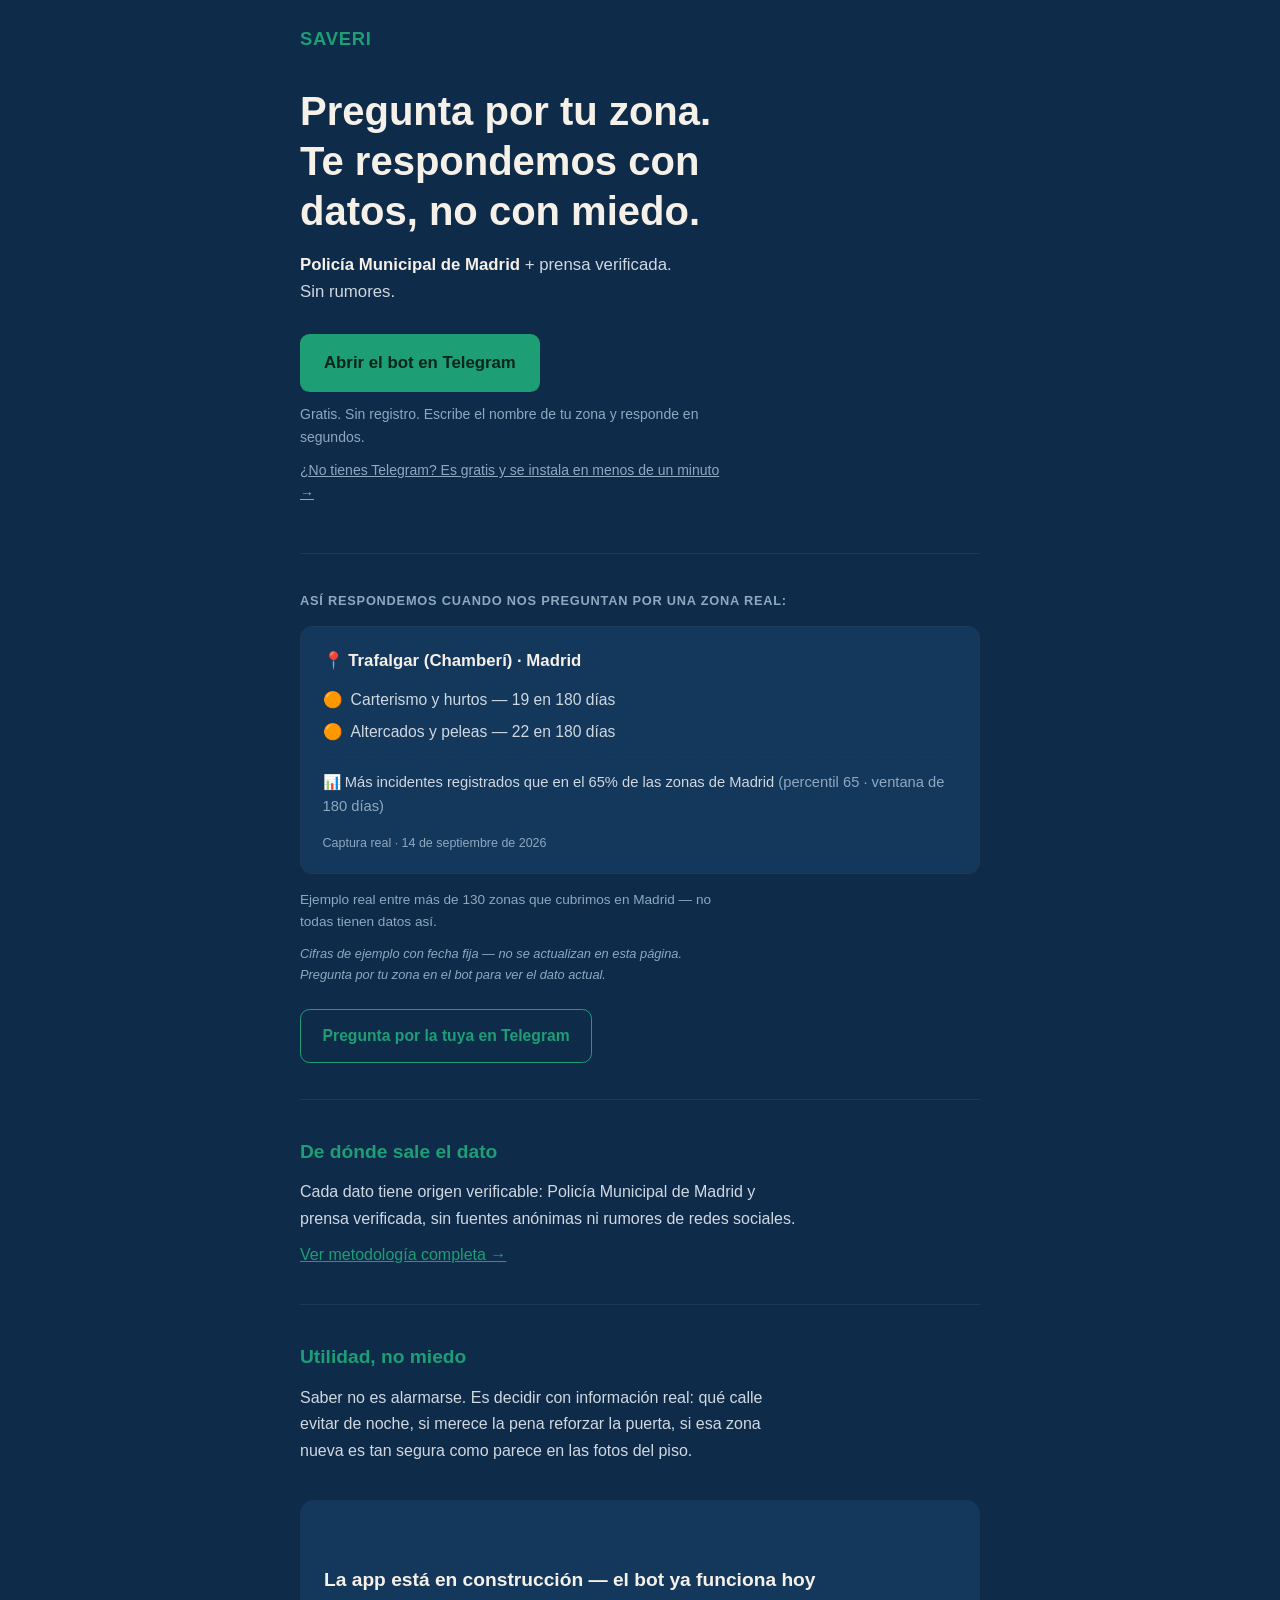
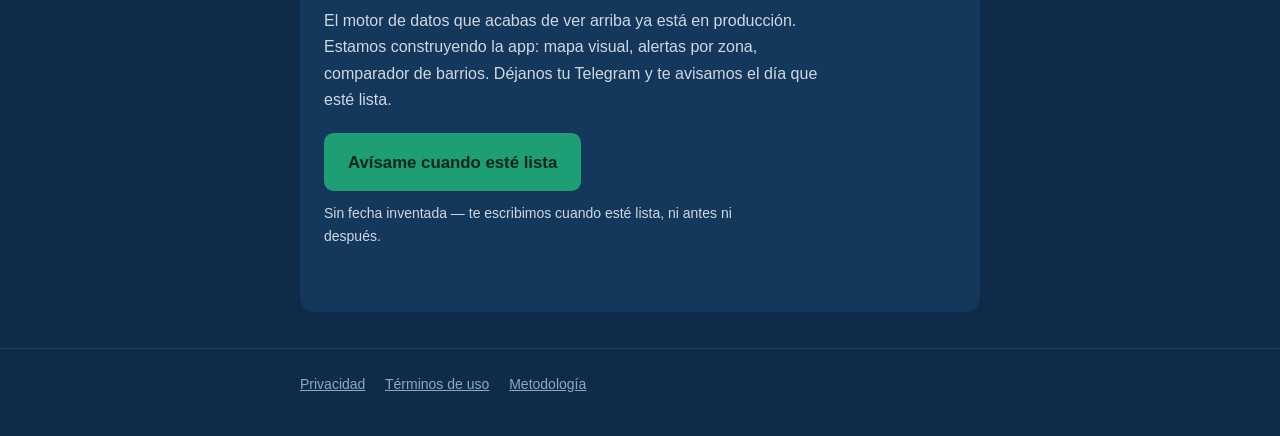
==== index.html @ cb5a53bc "feat: primera landing page real de saveri.io Reemplaza el stub de README/Jekyll por una landing cons" ====
<!DOCTYPE html>
<html lang="es">
<head>
  <meta charset="UTF-8">
  <meta name="viewport" content="width=device-width, initial-scale=1.0">
  <title>SAVERI · Seguridad ciudadana con datos reales</title>
  <meta name="description" content="Pregunta por tu zona en Madrid y recibe una respuesta con datos de la Policía Municipal y prensa verificada. Sin rumores, sin miedo.">
  <link rel="canonical" href="https://saveri.io/">
  <style>
    *, *::before, *::after { box-sizing: border-box; margin: 0; padding: 0; }

    :root {
      --navy: #0F2B4A;
      --navy-surface: #14375C;
      --navy-line: #1D3A5A;
      --cream: #F5F0E8;
      --cream-dim: #D0D8E0;
      --cream-faint: #8FA8C0;
      --teal: #1D9E75;
      --teal-hover: #24BB89;
      --amber: #F59E0B;
    }

    html { scroll-behavior: smooth; }

    body {
      background: var(--navy);
      color: var(--cream);
      font-family: Inter, Arial, sans-serif;
      font-size: 16px;
      line-height: 1.65;
    }

    @media (prefers-reduced-motion: reduce) {
      html { scroll-behavior: auto; }
    }

    a { color: var(--teal); }

    .wrap {
      max-width: 720px;
      margin: 0 auto;
      padding: 0 1.25rem;
    }

    header.site {
      padding: 1.5rem 0;
    }
    .logo {
      color: var(--teal);
      font-weight: 700;
      font-size: 1.15rem;
      letter-spacing: .04em;
    }

    /* ── Hero ─────────────────────────────────────────────── */
    .hero {
      padding: 2.5rem 0 3rem;
    }
    .hero h1 {
      font-size: 2rem;
      line-height: 1.25;
      font-weight: 800;
      text-wrap: balance;
      max-width: 18ch;
    }
    .hero .sub {
      margin-top: .9rem;
      color: var(--cream-dim);
      font-size: 1.05rem;
      max-width: 42ch;
    }
    .hero .sub strong { color: var(--cream); font-weight: 600; }

    .cta-block { margin-top: 1.75rem; }

    .btn {
      display: inline-flex;
      align-items: center;
      justify-content: center;
      gap: .5rem;
      background: var(--teal);
      color: #06251C;
      font-weight: 700;
      font-size: 1.05rem;
      text-decoration: none;
      padding: .95rem 1.5rem;
      border-radius: .6rem;
      width: 100%;
      max-width: 420px;
      transition: background .15s ease;
    }
    .btn:hover, .btn:focus-visible { background: var(--teal-hover); }
    .btn:focus-visible { outline: 3px solid var(--cream); outline-offset: 2px; }

    .micro {
      margin-top: .65rem;
      font-size: .875rem;
      color: var(--cream-faint);
    }
    .micro a { color: var(--cream-faint); text-decoration: underline; }

    /* ── Proof block ──────────────────────────────────────── */
    section { padding: 2.25rem 0; border-top: 1px solid var(--navy-line); }

    .kicker {
      font-size: .8rem;
      font-weight: 700;
      text-transform: uppercase;
      letter-spacing: .06em;
      color: var(--cream-faint);
      margin-bottom: .9rem;
    }

    .proof-card {
      background: var(--navy-surface);
      border: 1px solid var(--navy-line);
      border-radius: .75rem;
      padding: 1.25rem 1.35rem;
    }
    .proof-zone {
      font-weight: 700;
      font-size: 1.05rem;
      margin-bottom: .75rem;
    }
    .proof-row {
      display: flex;
      align-items: baseline;
      gap: .5rem;
      font-size: .98rem;
      color: var(--cream-dim);
      margin-bottom: .4rem;
      font-variant-numeric: tabular-nums;
    }
    .proof-badge { flex-shrink: 0; }
    .proof-pct {
      margin-top: .75rem;
      padding-top: .75rem;
      border-top: 1px dashed var(--navy-line);
      font-size: .92rem;
      color: var(--cream-dim);
    }
    .proof-stamp {
      margin-top: .9rem;
      font-size: .78rem;
      color: var(--cream-faint);
    }

    .calibration-note {
      margin-top: .9rem;
      font-size: .85rem;
      color: var(--cream-faint);
    }

    .disclaimer {
      margin-top: .6rem;
      font-size: .8rem;
      color: var(--cream-faint);
      font-style: italic;
    }

    .cta-repeat { margin-top: 1.5rem; }
    .btn-outline {
      display: inline-flex;
      align-items: center;
      justify-content: center;
      gap: .5rem;
      background: transparent;
      border: 1.5px solid var(--teal);
      color: var(--teal);
      font-weight: 700;
      font-size: .98rem;
      text-decoration: none;
      padding: .8rem 1.35rem;
      border-radius: .6rem;
      width: 100%;
      max-width: 420px;
      transition: background .15s ease, color .15s ease;
    }
    .btn-outline:hover, .btn-outline:focus-visible { background: var(--teal); color: #06251C; }
    .btn-outline:focus-visible { outline: 3px solid var(--cream); outline-offset: 2px; }

    /* ── Source / utility ─────────────────────────────────── */
    h2 {
      font-size: 1.2rem;
      font-weight: 700;
      color: var(--teal);
      margin-bottom: .75rem;
    }
    section p { color: var(--cream-dim); max-width: 56ch; }
    section p + p { margin-top: .6rem; }

    /* ── Waitlist ─────────────────────────────────────────── */
    .waitlist {
      background: var(--navy-surface);
      border-top: none;
      border-radius: .9rem;
      margin: 0 0 2.25rem;
    }
    .waitlist .wrap-inner { padding: 1.75rem 1.5rem; }
    .waitlist h2 { color: var(--cream); }
    .waitlist p { color: var(--cream-dim); }
    .waitlist .cta-block { margin-top: 1.25rem; }

    /* ── Footer ───────────────────────────────────────────── */
    footer.site {
      border-top: 1px solid var(--navy-line);
      padding: 1.5rem 0 2.5rem;
      font-size: .875rem;
      color: var(--cream-faint);
    }
    footer.site a { color: var(--cream-faint); text-decoration: underline; margin-right: 1rem; }
    footer.site a:last-child { margin-right: 0; }

    @media (min-width: 640px) {
      .hero h1 { font-size: 2.5rem; max-width: 20ch; }
      .btn, .btn-outline { width: auto; }
    }
  </style>
</head>
<body>

  <header class="site">
    <div class="wrap">
      <div class="logo">SAVERI</div>
    </div>
  </header>

  <div class="wrap">

    <section class="hero" style="border-top: none; padding-top: .5rem;">
      <h1>Pregunta por tu zona. Te respondemos con datos, no con miedo.</h1>
      <p class="sub"><strong>Policía Municipal de Madrid</strong> + prensa verificada. Sin rumores.</p>
      <div class="cta-block">
        <a class="btn" href="https://t.me/SAVERIOFICIAL_BOT" target="_blank" rel="noopener">Abrir el bot en Telegram</a>
        <p class="micro">Gratis. Sin registro. Escribe el nombre de tu zona y responde en segundos.</p>
        <p class="micro"><a href="https://telegram.org/apps" target="_blank" rel="noopener">¿No tienes Telegram? Es gratis y se instala en menos de un minuto →</a></p>
      </div>
    </section>

    <section id="prueba">
      <div class="kicker">Así respondemos cuando nos preguntan por una zona real:</div>
      <div class="proof-card">
        <div class="proof-zone">📍 Trafalgar (Chamberí) · Madrid</div>
        <div class="proof-row"><span class="proof-badge">🟠</span> Carterismo y hurtos — 19 en 180 días</div>
        <div class="proof-row"><span class="proof-badge">🟠</span> Altercados y peleas — 22 en 180 días</div>
        <div class="proof-pct">📊 Más incidentes registrados que en el 65% de las zonas de Madrid <span style="color: var(--cream-faint);">(percentil 65 · ventana de 180 días)</span></div>
        <div class="proof-stamp">Captura real · 14 de septiembre de 2026</div>
      </div>
      <p class="calibration-note">Ejemplo real entre más de 130 zonas que cubrimos en Madrid — no todas tienen datos así.</p>
      <p class="disclaimer">Cifras de ejemplo con fecha fija — no se actualizan en esta página. Pregunta por tu zona en el bot para ver el dato actual.</p>
      <div class="cta-repeat">
        <a class="btn-outline" href="https://t.me/SAVERIOFICIAL_BOT" target="_blank" rel="noopener">Pregunta por la tuya en Telegram</a>
      </div>
    </section>

    <section id="fuente">
      <h2>De dónde sale el dato</h2>
      <p>Cada dato tiene origen verificable: Policía Municipal de Madrid y prensa verificada, sin fuentes anónimas ni rumores de redes sociales.</p>
      <p><a href="/metodologia.html">Ver metodología completa →</a></p>
    </section>

    <section id="utilidad">
      <h2>Utilidad, no miedo</h2>
      <p>Saber no es alarmarse. Es decidir con información real: qué calle evitar de noche, si merece la pena reforzar la puerta, si esa zona nueva es tan segura como parece en las fotos del piso.</p>
    </section>

  </div>

  <div class="wrap">
    <section class="waitlist">
      <div class="wrap-inner">
        <h2>La app está en construcción — el bot ya funciona hoy</h2>
        <p>El motor de datos que acabas de ver arriba ya está en producción. Estamos construyendo la app: mapa visual, alertas por zona, comparador de barrios. Déjanos tu Telegram y te avisamos el día que esté lista.</p>
        <div class="cta-block">
          <a class="btn" href="https://t.me/SAVERIOFICIAL_BOT" target="_blank" rel="noopener">Avísame cuando esté lista</a>
          <p class="micro">Sin fecha inventada — te escribimos cuando esté lista, ni antes ni después.</p>
        </div>
      </div>
    </section>
  </div>

  <footer class="site">
    <div class="wrap">
      <a href="/privacidad.html">Privacidad</a>
      <a href="/terminos.html">Términos de uso</a>
      <a href="/metodologia.html">Metodología</a>
    </div>
  </footer>

</body>
</html>
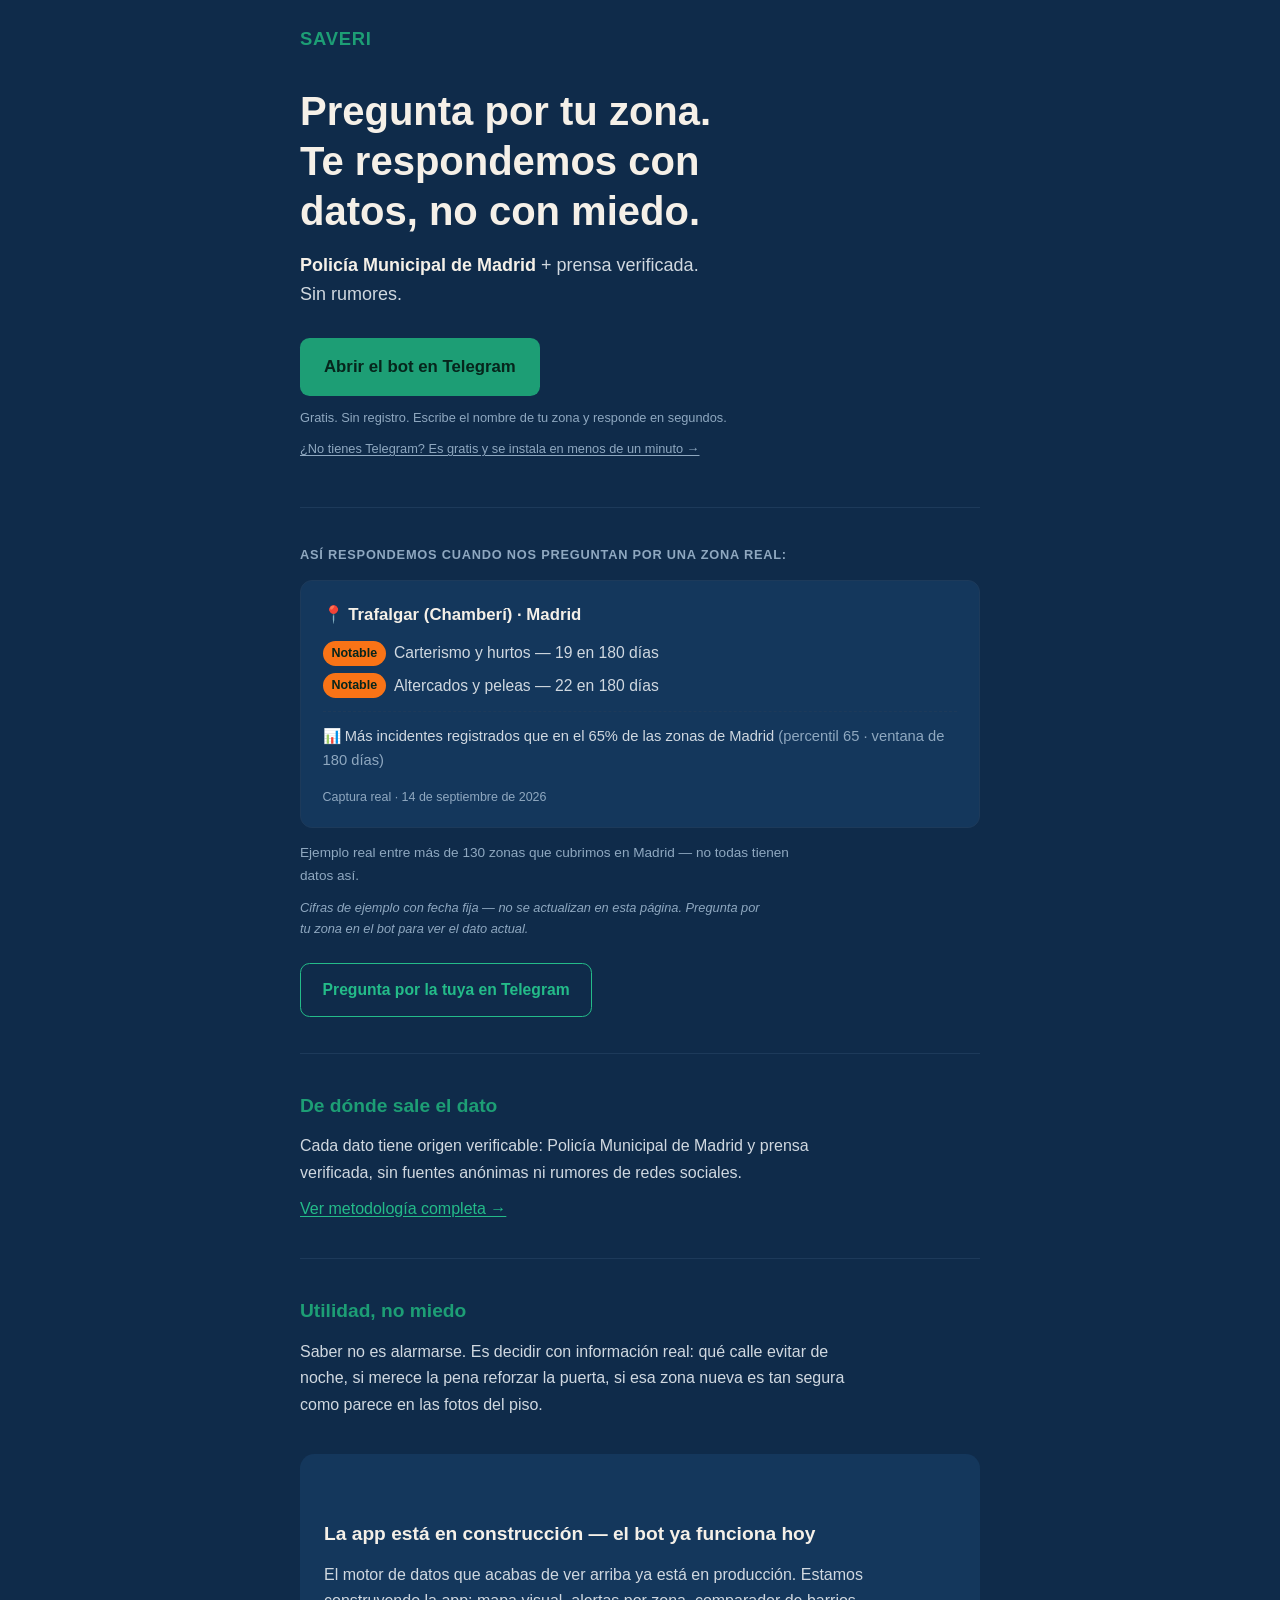
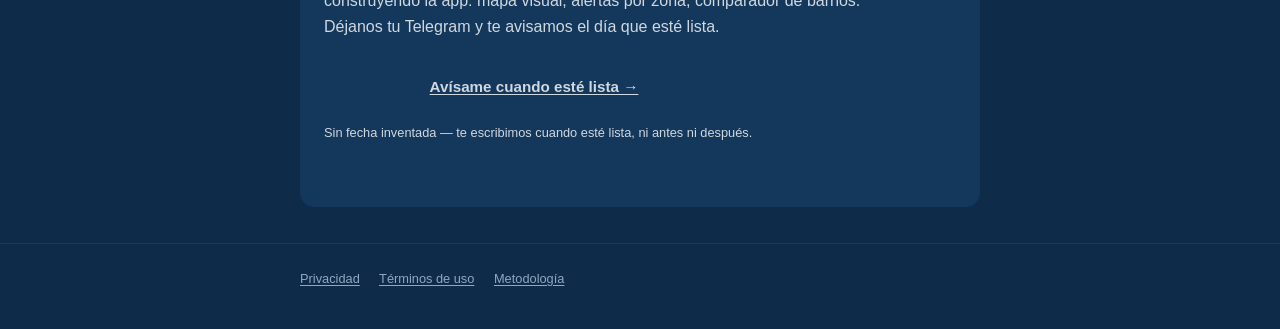
==== commit 786a433a: "fix(design): auditoría 360 de la landing — contraste WCAG, jerarquía de CTA, atribución Trabajo de c" ====
--- a/index.html
+++ b/index.html
@@ -19,6 +19,10 @@
       --teal: #1D9E75;
       --teal-hover: #24BB89;
       --amber: #F59E0B;
+      --btn-ink: #06251C;
+      --zone-safe: #22C55E;
+      --zone-elevated: #F97316;
+      --zone-high: #991B1B;
     }
 
     html { scroll-behavior: smooth; }
@@ -35,7 +39,12 @@
       html { scroll-behavior: auto; }
     }
 
-    a { color: var(--teal); }
+    /* Contraste WCAG 2.1 SC 1.4.3: --teal como texto sobre navy da 4.23:1
+       (falla AA 4.5:1 en texto normal) — --teal-hover sube a 5.83:1. --teal
+       se reserva para rellenos y titulares grandes/negrita (h2, ya pasa por
+       el umbral de "texto grande" 3:1). Subrayado explícito: el color solo
+       no puede ser la única pista de que es un enlace (SC 1.4.1). */
+    a { color: var(--teal-hover); text-decoration: underline; text-underline-offset: 2px; }
 
     .wrap {
       max-width: 720px;
@@ -55,7 +64,11 @@
 
     /* ── Hero ─────────────────────────────────────────────── */
     .hero {
-      padding: 2.5rem 0 3rem;
+      /* Padding inferior reducido en móvil a propósito: deja que el fondo
+         --navy-surface de la siguiente tarjeta (prueba de dato real) asome
+         en el primer fold como señal de que hay más contenido debajo — sin
+         añadir ningún elemento nuevo ni JS (cierre perceptivo Gestalt). */
+      padding: 2.5rem 0 1.5rem;
     }
     .hero h1 {
       font-size: 2rem;
@@ -67,7 +80,7 @@
     .hero .sub {
       margin-top: .9rem;
       color: var(--cream-dim);
-      font-size: 1.05rem;
+      font-size: 1.125rem;
       max-width: 42ch;
     }
     .hero .sub strong { color: var(--cream); font-weight: 600; }
@@ -80,7 +93,7 @@
       justify-content: center;
       gap: .5rem;
       background: var(--teal);
-      color: #06251C;
+      color: var(--btn-ink);
       font-weight: 700;
       font-size: 1.05rem;
       text-decoration: none;
@@ -88,6 +101,7 @@
       border-radius: .6rem;
       width: 100%;
       max-width: 420px;
+      min-height: 48px;
       transition: background .15s ease;
     }
     .btn:hover, .btn:focus-visible { background: var(--teal-hover); }
@@ -95,7 +109,7 @@
 
     .micro {
       margin-top: .65rem;
-      font-size: .875rem;
+      font-size: .8rem;
       color: var(--cream-faint);
     }
     .micro a { color: var(--cream-faint); text-decoration: underline; }
@@ -125,7 +139,7 @@
     }
     .proof-row {
       display: flex;
-      align-items: baseline;
+      align-items: center;
       gap: .5rem;
       font-size: .98rem;
       color: var(--cream-dim);
@@ -166,8 +180,8 @@
       justify-content: center;
       gap: .5rem;
       background: transparent;
-      border: 1.5px solid var(--teal);
-      color: var(--teal);
+      border: 1.5px solid var(--teal-hover);
+      color: var(--teal-hover);
       font-weight: 700;
       font-size: .98rem;
       text-decoration: none;
@@ -175,10 +189,37 @@
       border-radius: .6rem;
       width: 100%;
       max-width: 420px;
+      min-height: 48px;
       transition: background .15s ease, color .15s ease;
     }
-    .btn-outline:hover, .btn-outline:focus-visible { background: var(--teal); color: #06251C; }
+    .btn-outline:hover, .btn-outline:focus-visible { background: var(--teal); color: var(--btn-ink); }
     .btn-outline:focus-visible { outline: 3px solid var(--cream); outline-offset: 2px; }
+
+    /* Tercer nivel de jerarquía, por debajo del outline — para la waitlist
+       de la app (valor diferido) frente a usar el bot ya (valor inmediato,
+       hero). Tono más apagado por color (cream-dim, ya AA 9.95:1), nunca
+       bajando el contraste real para "restar énfasis". */
+    .btn-tertiary {
+      display: inline-flex;
+      align-items: center;
+      justify-content: center;
+      gap: .5rem;
+      background: transparent;
+      border: none;
+      color: var(--cream-dim);
+      font-weight: 700;
+      font-size: .95rem;
+      text-decoration: underline;
+      text-underline-offset: 2px;
+      padding: .8rem 1rem;
+      border-radius: .6rem;
+      width: 100%;
+      max-width: 420px;
+      min-height: 48px;
+      transition: color .15s ease, background .15s ease;
+    }
+    .btn-tertiary:hover, .btn-tertiary:focus-visible { color: var(--cream); background: var(--navy-line); }
+    .btn-tertiary:focus-visible { outline: 3px solid var(--cream); outline-offset: 2px; }
 
     /* ── Source / utility ─────────────────────────────────── */
     h2 {
@@ -187,8 +228,27 @@
       color: var(--teal);
       margin-bottom: .75rem;
     }
-    section p { color: var(--cream-dim); max-width: 56ch; }
+    section p { color: var(--cream-dim); max-width: 65ch; }
     section p + p { margin-top: .6rem; }
+
+    /* Chips de severidad — mismos 3 niveles reales que usa el bot
+       (nivelEmoji() en src/bot/tiers.js: bajo/notable/alto), nunca emoji de
+       color: el mismo emoji cambia de aspecto y hasta de significado
+       percibido entre plataformas (Miller et al., ICWSM 2016), y junto a
+       una cifra de delito puede leerse como sensacionalista — lo opuesto al
+       posicionamiento "rigurosa, no alarmista". El color viene siempre del
+       dato real (clase = nivel real), nunca de una elección manual. */
+    .badge {
+      display: inline-flex;
+      align-items: center;
+      padding: .15rem .55rem;
+      border-radius: 999px;
+      font-size: .78rem;
+      font-weight: 700;
+    }
+    .badge--bajo    { background: var(--zone-safe);     color: var(--btn-ink); }
+    .badge--notable { background: var(--zone-elevated); color: var(--btn-ink); }
+    .badge--alto    { background: var(--zone-high);     color: var(--cream); }
 
     /* ── Waitlist ─────────────────────────────────────────── */
     .waitlist {
@@ -206,13 +266,14 @@
     footer.site {
       border-top: 1px solid var(--navy-line);
       padding: 1.5rem 0 2.5rem;
-      font-size: .875rem;
+      font-size: .8rem;
       color: var(--cream-faint);
     }
     footer.site a { color: var(--cream-faint); text-decoration: underline; margin-right: 1rem; }
     footer.site a:last-child { margin-right: 0; }
 
     @media (min-width: 640px) {
+      .hero { padding-bottom: 3rem; }
       .hero h1 { font-size: 2.5rem; max-width: 20ch; }
       .btn, .btn-outline { width: auto; }
     }
@@ -232,7 +293,7 @@
       <h1>Pregunta por tu zona. Te respondemos con datos, no con miedo.</h1>
       <p class="sub"><strong>Policía Municipal de Madrid</strong> + prensa verificada. Sin rumores.</p>
       <div class="cta-block">
-        <a class="btn" href="https://t.me/SAVERIOFICIAL_BOT" target="_blank" rel="noopener">Abrir el bot en Telegram</a>
+        <a class="btn" href="https://t.me/SAVERIOFICIAL_BOT?start=web_hero" target="_blank" rel="noopener">Abrir el bot en Telegram</a>
         <p class="micro">Gratis. Sin registro. Escribe el nombre de tu zona y responde en segundos.</p>
         <p class="micro"><a href="https://telegram.org/apps" target="_blank" rel="noopener">¿No tienes Telegram? Es gratis y se instala en menos de un minuto →</a></p>
       </div>
@@ -242,15 +303,15 @@
       <div class="kicker">Así respondemos cuando nos preguntan por una zona real:</div>
       <div class="proof-card">
         <div class="proof-zone">📍 Trafalgar (Chamberí) · Madrid</div>
-        <div class="proof-row"><span class="proof-badge">🟠</span> Carterismo y hurtos — 19 en 180 días</div>
-        <div class="proof-row"><span class="proof-badge">🟠</span> Altercados y peleas — 22 en 180 días</div>
+        <div class="proof-row"><span class="badge badge--notable">Notable</span> Carterismo y hurtos — 19 en 180 días</div>
+        <div class="proof-row"><span class="badge badge--notable">Notable</span> Altercados y peleas — 22 en 180 días</div>
         <div class="proof-pct">📊 Más incidentes registrados que en el 65% de las zonas de Madrid <span style="color: var(--cream-faint);">(percentil 65 · ventana de 180 días)</span></div>
         <div class="proof-stamp">Captura real · 14 de septiembre de 2026</div>
       </div>
       <p class="calibration-note">Ejemplo real entre más de 130 zonas que cubrimos en Madrid — no todas tienen datos así.</p>
       <p class="disclaimer">Cifras de ejemplo con fecha fija — no se actualizan en esta página. Pregunta por tu zona en el bot para ver el dato actual.</p>
       <div class="cta-repeat">
-        <a class="btn-outline" href="https://t.me/SAVERIOFICIAL_BOT" target="_blank" rel="noopener">Pregunta por la tuya en Telegram</a>
+        <a class="btn-outline" href="https://t.me/SAVERIOFICIAL_BOT?start=web_proof" target="_blank" rel="noopener">Pregunta por la tuya en Telegram</a>
       </div>
     </section>
 
@@ -273,7 +334,7 @@
         <h2>La app está en construcción — el bot ya funciona hoy</h2>
         <p>El motor de datos que acabas de ver arriba ya está en producción. Estamos construyendo la app: mapa visual, alertas por zona, comparador de barrios. Déjanos tu Telegram y te avisamos el día que esté lista.</p>
         <div class="cta-block">
-          <a class="btn" href="https://t.me/SAVERIOFICIAL_BOT" target="_blank" rel="noopener">Avísame cuando esté lista</a>
+          <a class="btn-tertiary" href="https://t.me/SAVERIOFICIAL_BOT?start=web_waitlist" target="_blank" rel="noopener">Avísame cuando esté lista →</a>
           <p class="micro">Sin fecha inventada — te escribimos cuando esté lista, ni antes ni después.</p>
         </div>
       </div>
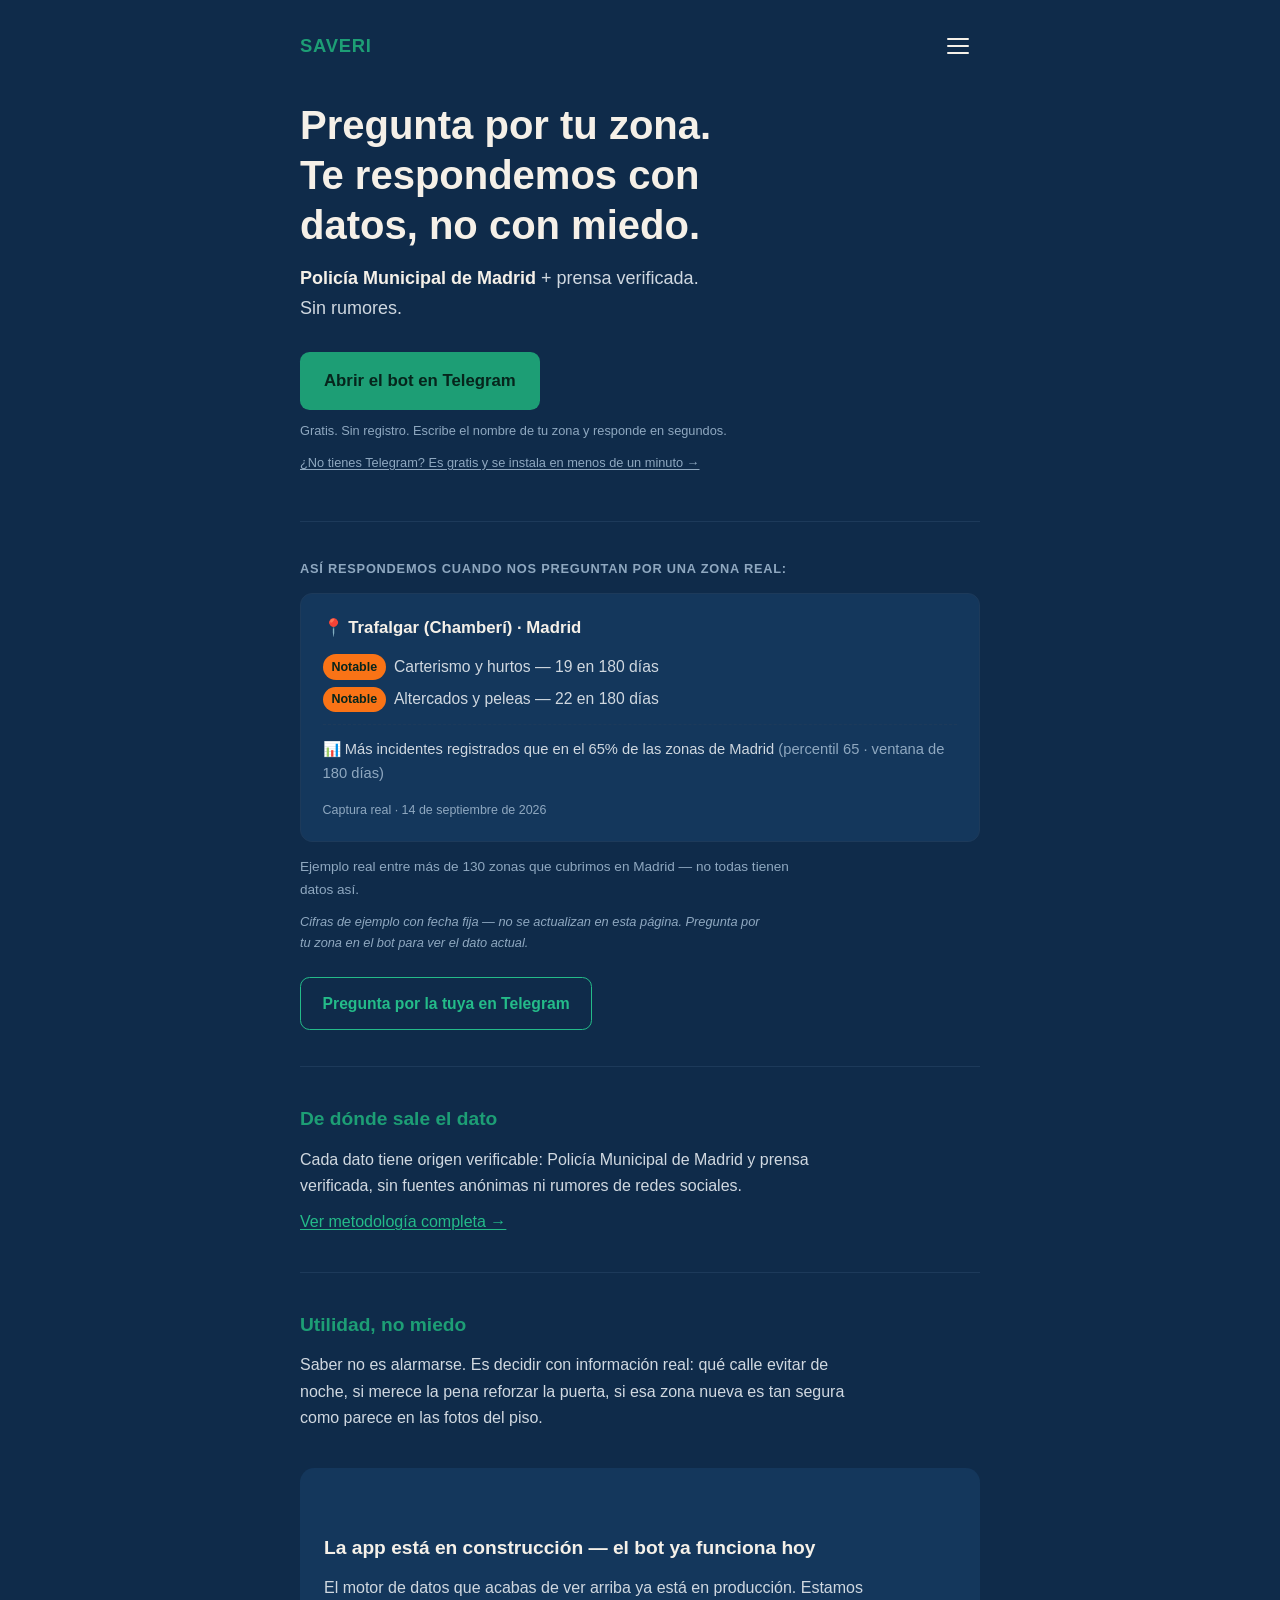
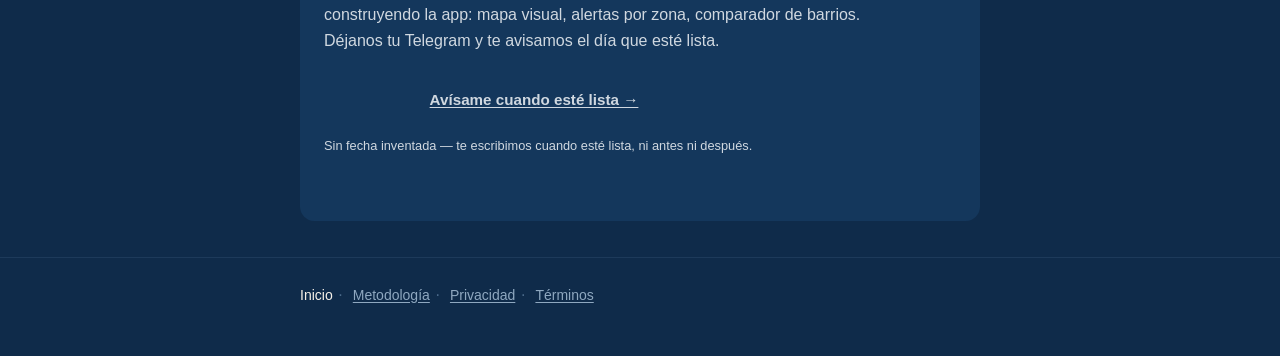
==== commit 7caf6727: "feat(nav): menú unificado accesible en las 4 páginas (hamburguesa, no 3 puntos) Pedido del fundador:" ====
--- a/index.html
+++ b/index.html
@@ -6,6 +6,7 @@
   <title>SAVERI · Seguridad ciudadana con datos reales</title>
   <meta name="description" content="Pregunta por tu zona en Madrid y recibe una respuesta con datos de la Policía Municipal y prensa verificada. Sin rumores, sin miedo.">
   <link rel="canonical" href="https://saveri.io/">
+  <link rel="stylesheet" href="/assets/nav.css">
   <style>
     *, *::before, *::after { box-sizing: border-box; margin: 0; padding: 0; }
 
@@ -45,6 +46,7 @@
        el umbral de "texto grande" 3:1). Subrayado explícito: el color solo
        no puede ser la única pista de que es un enlace (SC 1.4.1). */
     a { color: var(--teal-hover); text-decoration: underline; text-underline-offset: 2px; }
+    a:focus-visible { outline: 2px solid var(--teal-hover); outline-offset: 2px; }
 
     .wrap {
       max-width: 720px;
@@ -60,7 +62,9 @@
       font-weight: 700;
       font-size: 1.15rem;
       letter-spacing: .04em;
-    }
+      text-decoration: none;
+    }
+    .logo:focus-visible { outline: 3px solid var(--cream); outline-offset: 3px; }
 
     /* ── Hero ─────────────────────────────────────────────── */
     .hero {
@@ -266,11 +270,7 @@
     footer.site {
       border-top: 1px solid var(--navy-line);
       padding: 1.5rem 0 2.5rem;
-      font-size: .8rem;
-      color: var(--cream-faint);
-    }
-    footer.site a { color: var(--cream-faint); text-decoration: underline; margin-right: 1rem; }
-    footer.site a:last-child { margin-right: 0; }
+    }
 
     @media (min-width: 640px) {
       .hero { padding-bottom: 3rem; }
@@ -283,7 +283,23 @@
 
   <header class="site">
     <div class="wrap">
-      <div class="logo">SAVERI</div>
+      <div class="site-header">
+        <a href="/" class="logo">SAVERI</a>
+        <div class="site-nav">
+          <button type="button" id="nav-toggle" class="nav-toggle"
+                  aria-expanded="true" aria-controls="nav-panel" aria-label="Menú">
+            <span class="nav-toggle-icon" aria-hidden="true"></span>
+          </button>
+          <nav id="nav-panel" class="nav-panel" aria-label="Menú principal">
+            <ul>
+              <li><a href="/" aria-current="page">Inicio</a></li>
+              <li><a href="/metodologia.html">Metodología</a></li>
+              <li><a href="/privacidad.html">Privacidad</a></li>
+              <li><a href="/terminos.html">Términos</a></li>
+            </ul>
+          </nav>
+        </div>
+      </div>
     </div>
   </header>
 
@@ -343,11 +359,15 @@
 
   <footer class="site">
     <div class="wrap">
-      <a href="/privacidad.html">Privacidad</a>
-      <a href="/terminos.html">Términos de uso</a>
-      <a href="/metodologia.html">Metodología</a>
+      <nav class="footer-nav" aria-label="Enlaces del pie">
+        <a href="/" aria-current="page">Inicio</a><span class="sep">·</span>
+        <a href="/metodologia.html">Metodología</a><span class="sep">·</span>
+        <a href="/privacidad.html">Privacidad</a><span class="sep">·</span>
+        <a href="/terminos.html">Términos</a>
+      </nav>
     </div>
   </footer>
+  <script src="/assets/nav.js"></script>
 
 </body>
 </html>
--- a/assets/nav.css
+++ b/assets/nav.css
@@ -0,0 +1,87 @@
+/* SAVERI · Componente de navegación compartido — index.html, metodologia.html,
+   privacidad.html, terminos.html. Editar SOLO aquí; no dupliques estas reglas
+   dentro del <style> de cada página. */
+
+.site-header {
+  display: flex;
+  align-items: center;
+  justify-content: space-between;
+  gap: 1rem;
+}
+
+.site-nav { position: relative; }
+
+.nav-toggle {
+  width: 44px;
+  height: 44px;
+  display: flex;
+  align-items: center;
+  justify-content: center;
+  background: transparent;
+  border: 1px solid transparent;
+  border-radius: 8px;
+  cursor: pointer;
+  padding: 0;
+}
+.nav-toggle:hover { background: rgba(245, 240, 232, .08); }
+.nav-toggle:focus-visible { outline: 2px solid #1D9E75; outline-offset: 2px; }
+
+.nav-toggle-icon,
+.nav-toggle-icon::before,
+.nav-toggle-icon::after {
+  display: block;
+  width: 22px;
+  height: 2px;
+  background: #F5F0E8;
+  border-radius: 1px;
+}
+.nav-toggle-icon { position: relative; }
+.nav-toggle-icon::before,
+.nav-toggle-icon::after { content: ""; position: absolute; left: 0; }
+.nav-toggle-icon::before { top: -7px; }
+.nav-toggle-icon::after { top: 7px; }
+
+.nav-panel {
+  position: absolute;
+  top: calc(100% + 8px);
+  right: 0;
+  min-width: 190px;
+  background: #1D3A5A;
+  border-radius: 10px;
+  box-shadow: 0 8px 24px rgba(0, 0, 0, .35);
+  padding: .4rem;
+  z-index: 20;
+}
+.nav-panel[hidden] { display: none; }
+
+.nav-panel ul { list-style: none; margin: 0; padding: 0; }
+.nav-panel li + li { margin-top: .1rem; }
+
+.nav-panel a {
+  display: block;
+  padding: .65rem .75rem;
+  border-radius: 6px;
+  font-size: 1rem;
+  font-weight: 500;
+  line-height: 1.3;
+  color: #F5F0E8;
+  text-decoration: none;
+}
+.nav-panel a:hover,
+.nav-panel a:focus-visible { background: #0F2B4A; outline: none; }
+.nav-panel a:focus-visible { outline: 2px solid #1D9E75; outline-offset: -2px; }
+.nav-panel a[aria-current="page"] { color: #1D9E75; font-weight: 700; }
+
+/* Footer: mismo orden y textos que .nav-panel, siempre visible — no depende
+   de JS, y evita tener que volver arriba en páginas largas. */
+.footer-nav { margin-bottom: .5rem; }
+.footer-nav a {
+  font-size: .875rem;
+  color: #8FA8C0;
+  text-decoration: underline;
+  text-underline-offset: 2px;
+}
+.footer-nav a:hover,
+.footer-nav a:focus-visible { color: #24BB89; }
+.footer-nav a[aria-current="page"] { color: #F5F0E8; text-decoration: none; }
+.footer-nav .sep { color: #4A6A8A; margin: 0 .35rem; }
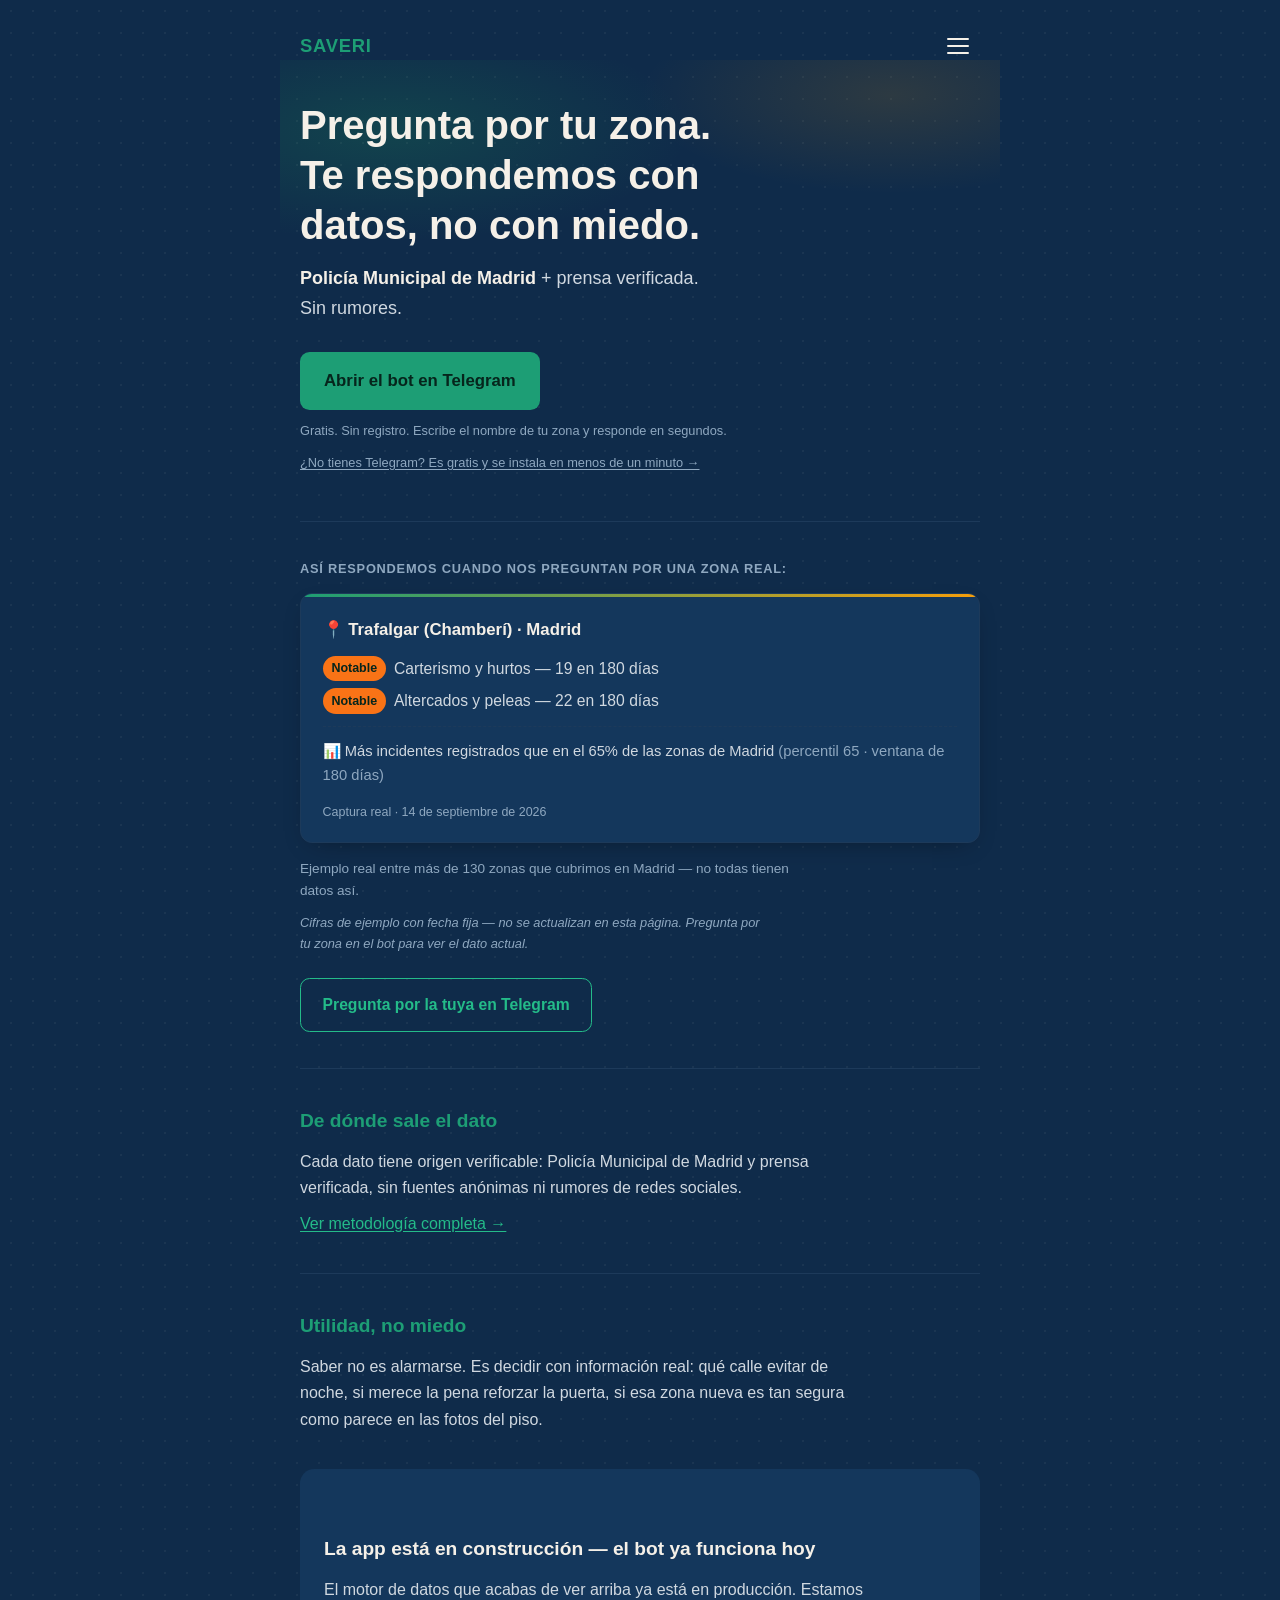
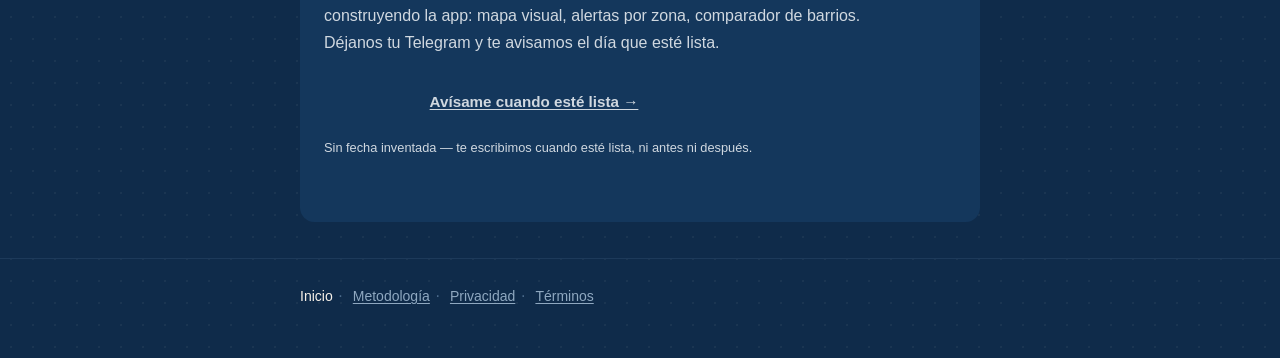
==== commit 8afe825d: "feat(design): identidad visual — rejilla de mapa + manchas de zona en hero Pasada de mejora visual (" ====
--- a/index.html
+++ b/index.html
@@ -36,6 +36,43 @@
       line-height: 1.65;
     }
 
+    /* Textura de fondo global: rejilla de puntos, referencia sutil a un mapa
+       (líneas de una cuadrícula cartográfica), no a un mapa literal — evita
+       el coste de un asset real y el riesgo de que una geometría de Madrid
+       de verdad se lea como "esta calle está marcada como peligrosa".
+       3% de opacidad: perceptible al mirar, invisible como "decoración" —
+       nunca compite con el contraste de texto (queda detrás de --navy). */
+    body {
+      background-image: radial-gradient(rgba(245, 240, 232, .05) 1px, transparent 1px);
+      background-size: 22px 22px;
+    }
+
+    /* Manchas de color en el hero, en los mismos tokens de zona que ya usan
+       los badges reales de abajo — primer uso del "13-18% de opacidad sobre
+       mapa base" (regla ya fijada en el sistema de diseño) fuera del propio
+       mapa de producto. Deliberadamente SOLO verde/ámbar (zone-safe/teal +
+       amber) — se excluye zone-high (rojo) de cualquier uso decorativo: el
+       titular dice "datos, no miedo", así que ningún elemento ambiental
+       puede sugerir peligro sin que lo respalde un dato real. */
+    .hero {
+      position: relative;
+      isolation: isolate;
+    }
+    .hero::before {
+      content: "";
+      position: absolute;
+      inset: -2rem -1.25rem auto -1.25rem;
+      height: 22rem;
+      z-index: -1;
+      background:
+        radial-gradient(ellipse 60% 45% at 15% 20%, rgba(34, 197, 94, .16), transparent 70%),
+        radial-gradient(ellipse 50% 40% at 85% 10%, rgba(245, 158, 11, .13), transparent 70%);
+      pointer-events: none;
+    }
+    @media (prefers-reduced-motion: no-preference) {
+      .hero::before { transition: opacity .3s ease; }
+    }
+
     @media (prefers-reduced-motion: reduce) {
       html { scroll-behavior: auto; }
     }
@@ -130,11 +167,26 @@
       margin-bottom: .9rem;
     }
 
+    /* Antes: tarjeta plana de un solo color, indistinguible del resto de
+       superficies navy de la página. La franja superior en degradado teal→
+       ámbar usa exactamente los 2 tokens de zona permitidos en decoración
+       (ver nota del hero) y funciona como "sello" visual de que esto es un
+       dato real capturado, no una ilustración — refuerzo, no adorno. */
     .proof-card {
+      position: relative;
       background: var(--navy-surface);
       border: 1px solid var(--navy-line);
       border-radius: .75rem;
-      padding: 1.25rem 1.35rem;
+      padding: 1.35rem 1.35rem 1.25rem;
+      box-shadow: 0 8px 24px -12px rgba(0, 0, 0, .45);
+      overflow: hidden;
+    }
+    .proof-card::before {
+      content: "";
+      position: absolute;
+      top: 0; left: 0; right: 0;
+      height: 3px;
+      background: linear-gradient(90deg, var(--teal), var(--amber));
     }
     .proof-zone {
       font-weight: 700;
